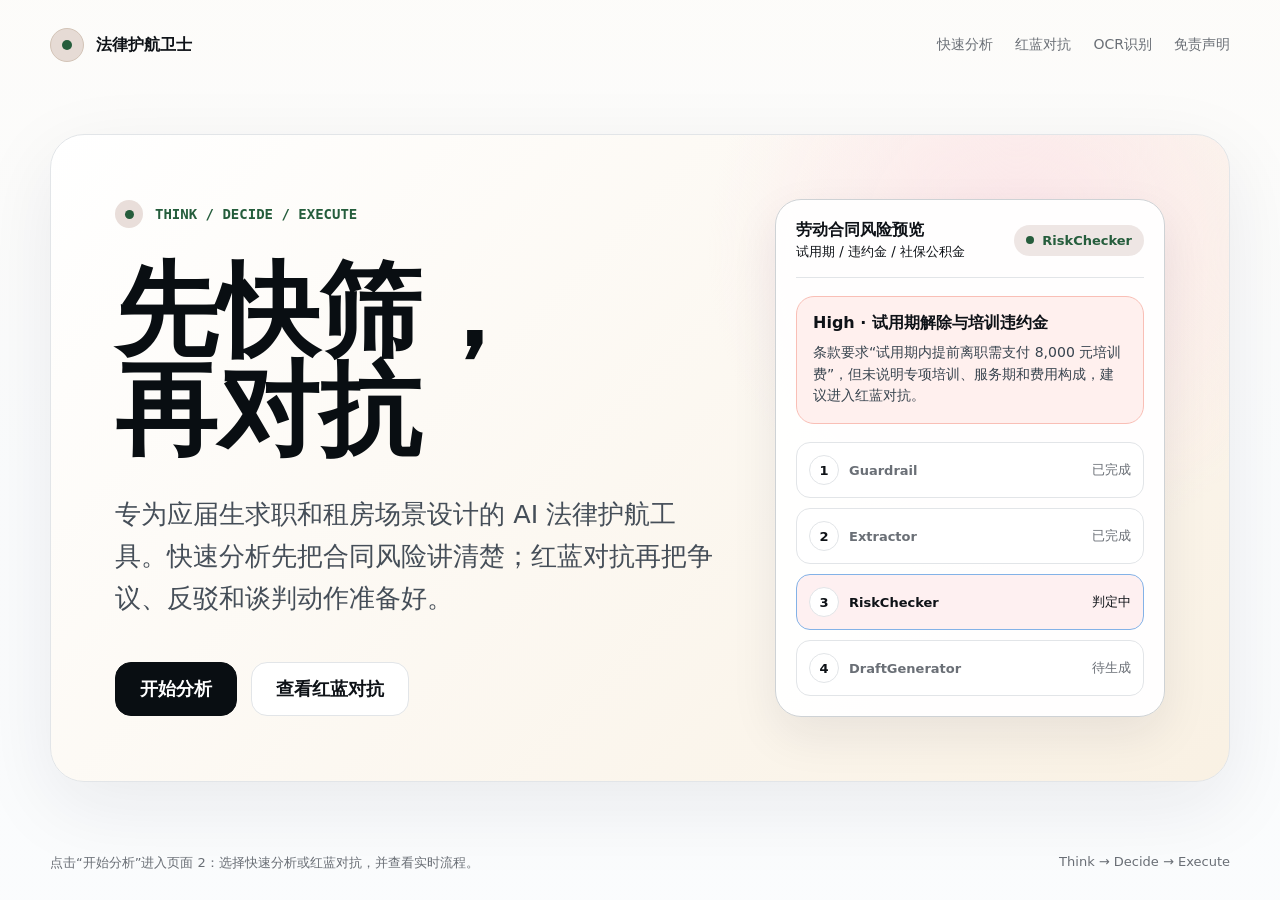
==== frontend/index.html @ b899de5f "Initial clean import" ====
<!doctype html>
<html lang="zh-CN">
<head>
  <meta charset="utf-8">
  <meta name="viewport" content="width=device-width, initial-scale=1">
  <title>法律护航卫士 LegalShield Agent</title>
  <style>
    :root {
      --bg: oklch(99% 0.002 240);
      --surface: oklch(100% 0 0);
      --fg: oklch(18% 0.012 250);
      --muted: oklch(54% 0.012 250);
      --border: oklch(92% 0.005 250);
      --accent: oklch(58% 0.18 255);
      --font-display: -apple-system, BlinkMacSystemFont, 'SF Pro Display', system-ui, sans-serif;
      --font-body: -apple-system, BlinkMacSystemFont, 'SF Pro Text', system-ui, sans-serif;
      --warm: oklch(96% 0.02 80);
      --green: oklch(43% 0.08 155);
      --ink: oklch(16% 0.012 250);
    }
    * { box-sizing: border-box; }
    body {
      min-height: 100vh;
      margin: 0;
      font-family: var(--font-body);
      color: var(--fg);
      background: linear-gradient(180deg, oklch(99% 0.003 85), var(--bg) 52%), var(--bg);
    }
    a { color: inherit; text-decoration: none; }
    .page { min-height: 100vh; display: grid; grid-template-rows: auto 1fr auto; padding: 28px; }
    .nav, .shell, .footer { width: min(1180px, 100%); margin-inline: auto; }
    .nav { display: flex; align-items: center; justify-content: space-between; gap: 24px; }
    .brand { display: inline-flex; align-items: center; gap: 12px; font-weight: 700; }
    .mark {
      width: 34px; height: 34px; border-radius: 50%;
      display: grid; place-items: center;
      background: color-mix(in oklch, var(--green), white 82%);
      color: var(--green);
      border: 1px solid color-mix(in oklch, var(--green), white 70%);
    }
    .mark::after { content: ""; width: 10px; height: 10px; border-radius: 50%; background: currentColor; }
    .nav-links { display: flex; gap: 22px; color: var(--muted); font-size: 14px; }
    .nav-links a:hover { color: var(--fg); }
    .shell { margin-top: 44px; margin-bottom: 44px; display: grid; align-items: center; }
    .hero-card {
      min-height: 640px;
      border: 1px solid var(--border);
      border-radius: 34px;
      background: radial-gradient(circle at 82% 18%, color-mix(in oklch, var(--accent), white 86%), transparent 28%), linear-gradient(135deg, var(--surface), var(--warm));
      padding: clamp(32px, 5vw, 68px);
      display: grid;
      grid-template-columns: minmax(0, 1.1fr) 390px;
      gap: 48px;
      position: relative;
      overflow: hidden;
      box-shadow: 0 24px 80px rgba(20, 29, 45, 0.08);
    }
    .hero-main { align-self: center; max-width: 760px; }
    .kicker {
      display: flex; align-items: center; gap: 12px;
      margin-bottom: 34px;
      color: var(--green);
      font-family: ui-monospace, 'JetBrains Mono', Menlo, monospace;
      font-weight: 700;
      font-size: 14px;
      letter-spacing: 0;
    }
    .kicker .dot {
      width: 28px; height: 28px; border-radius: 50%;
      display: grid; place-items: center;
      background: color-mix(in oklch, var(--green), white 84%);
    }
    .kicker .dot::after { content: ""; width: 9px; height: 9px; border-radius: 50%; background: var(--green); }
    h1 {
      margin: 0;
      max-width: 780px;
      font-family: var(--font-display);
      font-size: clamp(72px, 8vw, 132px);
      line-height: 0.96;
      letter-spacing: 0;
      color: var(--ink);
    }
    .lede {
      margin: 34px 0 0;
      max-width: 790px;
      color: oklch(42% 0.02 250);
      font-size: clamp(20px, 2vw, 27px);
      line-height: 1.65;
    }
    .actions { display: flex; flex-wrap: wrap; gap: 14px; margin-top: 42px; }
    .btn {
      border: 1px solid var(--border);
      border-radius: 16px;
      padding: 17px 24px;
      background: var(--surface);
      color: var(--fg);
      font: 700 18px/1 var(--font-body);
      cursor: pointer;
      transition: transform .18s ease, border-color .18s ease;
    }
    .btn:hover { transform: translateY(-2px); border-color: color-mix(in oklch, var(--accent), var(--border)); }
    .btn.primary { background: var(--ink); color: white; border-color: var(--ink); }
    .preview {
      align-self: center;
      border: 1px solid color-mix(in oklch, var(--border), var(--fg) 8%);
      border-radius: 26px;
      background: color-mix(in oklch, var(--surface), transparent 5%);
      padding: 20px;
      box-shadow: 0 18px 48px rgba(20, 29, 45, 0.08);
    }
    .preview-top {
      display: flex; justify-content: space-between; align-items: center; gap: 12px;
      padding-bottom: 16px;
      border-bottom: 1px solid var(--border);
    }
    .status {
      display: inline-flex; align-items: center; gap: 8px;
      border-radius: 999px;
      padding: 8px 12px;
      color: var(--green);
      background: color-mix(in oklch, var(--green), white 88%);
      font-size: 13px;
      font-weight: 700;
    }
    .status::before { content: ""; width: 8px; height: 8px; border-radius: 50%; background: currentColor; }
    .mini-title { font-weight: 800; }
    .risk-line {
      margin-top: 18px;
      padding: 16px;
      border-radius: 18px;
      border: 1px solid color-mix(in oklch, oklch(62% 0.18 38), white 62%);
      background: color-mix(in oklch, oklch(62% 0.18 38), white 91%);
    }
    .risk-line strong { display: block; margin-bottom: 8px; }
    .risk-line p { margin: 0; color: oklch(38% 0.025 250); line-height: 1.55; font-size: 14px; }
    .flow { display: grid; gap: 10px; margin-top: 18px; }
    .flow-step {
      display: grid; grid-template-columns: 30px 1fr auto; align-items: center; gap: 10px;
      padding: 12px;
      border-radius: 14px;
      border: 1px solid var(--border);
      background: var(--surface);
      color: var(--muted);
      font-size: 13px;
    }
    .flow-step.active {
      color: var(--fg);
      border-color: color-mix(in oklch, var(--accent), var(--border));
      background: color-mix(in oklch, var(--accent), white 92%);
    }
    .num {
      width: 30px; height: 30px; border-radius: 50%;
      display: grid; place-items: center;
      background: var(--surface);
      border: 1px solid var(--border);
      color: var(--fg);
      font-weight: 800;
    }
    .footer {
      display: flex;
      justify-content: space-between;
      gap: 18px;
      color: var(--muted);
      font-size: 13px;
    }
    @media (max-width: 960px) {
      .hero-card { grid-template-columns: 1fr; min-height: auto; }
      .preview { max-width: 520px; }
      .nav-links { display: none; }
      h1 { font-size: 68px; }
    }
    @media (max-width: 640px) {
      .page { padding: 14px; }
      .hero-card { padding: 28px 22px; border-radius: 24px; }
      h1 { font-size: 54px; }
      .lede { font-size: 18px; }
      .btn { width: 100%; text-align: center; }
      .footer { flex-direction: column; }
    }
  </style>
</head>
<body>
  <div class="page">
    <nav class="nav" aria-label="主导航">
      <a class="brand" href="index.html" aria-label="法律护航卫士首页"><span class="mark"></span><span>法律护航卫士</span></a>
      <div class="nav-links">
        <a href="analysis.html#quick">快速分析</a>
        <a href="analysis.html#debate">红蓝对抗</a>
        <a href="analysis.html#ocr">OCR识别</a>
        <a href="analysis.html#legal">免责声明</a>
      </div>
    </nav>
    <main class="shell">
      <section class="hero-card" data-od-id="home-hero">
        <div class="hero-main">
          <div class="kicker"><span class="dot"></span>THINK / DECIDE / EXECUTE</div>
          <h1>先快筛，<br>再对抗</h1>
          <p class="lede">专为应届生求职和租房场景设计的 AI 法律护航工具。快速分析先把合同风险讲清楚；红蓝对抗再把争议、反驳和谈判动作准备好。</p>
          <div class="actions">
            <a class="btn primary" href="analysis.html#quick">开始分析</a>
            <a class="btn" href="analysis.html#debate">查看红蓝对抗</a>
          </div>
        </div>
        <aside class="preview" aria-label="合同分析预览">
          <div class="preview-top">
            <div>
              <div class="mini-title">劳动合同风险预览</div>
              <small>试用期 / 违约金 / 社保公积金</small>
            </div>
            <span class="status">RiskChecker</span>
          </div>
          <div class="risk-line">
            <strong>High · 试用期解除与培训违约金</strong>
            <p>条款要求“试用期内提前离职需支付 8,000 元培训费”，但未说明专项培训、服务期和费用构成，建议进入红蓝对抗。</p>
          </div>
          <div class="flow" aria-label="分析流程">
            <div class="flow-step"><span class="num">1</span><strong>Guardrail</strong><span>已完成</span></div>
            <div class="flow-step"><span class="num">2</span><strong>Extractor</strong><span>已完成</span></div>
            <div class="flow-step active"><span class="num">3</span><strong>RiskChecker</strong><span>判定中</span></div>
            <div class="flow-step"><span class="num">4</span><strong>DraftGenerator</strong><span>待生成</span></div>
          </div>
        </aside>
      </section>
    </main>
    <footer class="footer">
      <span>点击“开始分析”进入页面 2：选择快速分析或红蓝对抗，并查看实时流程。</span>
      <span>Think → Decide → Execute</span>
    </footer>
  </div>
</body>
</html>
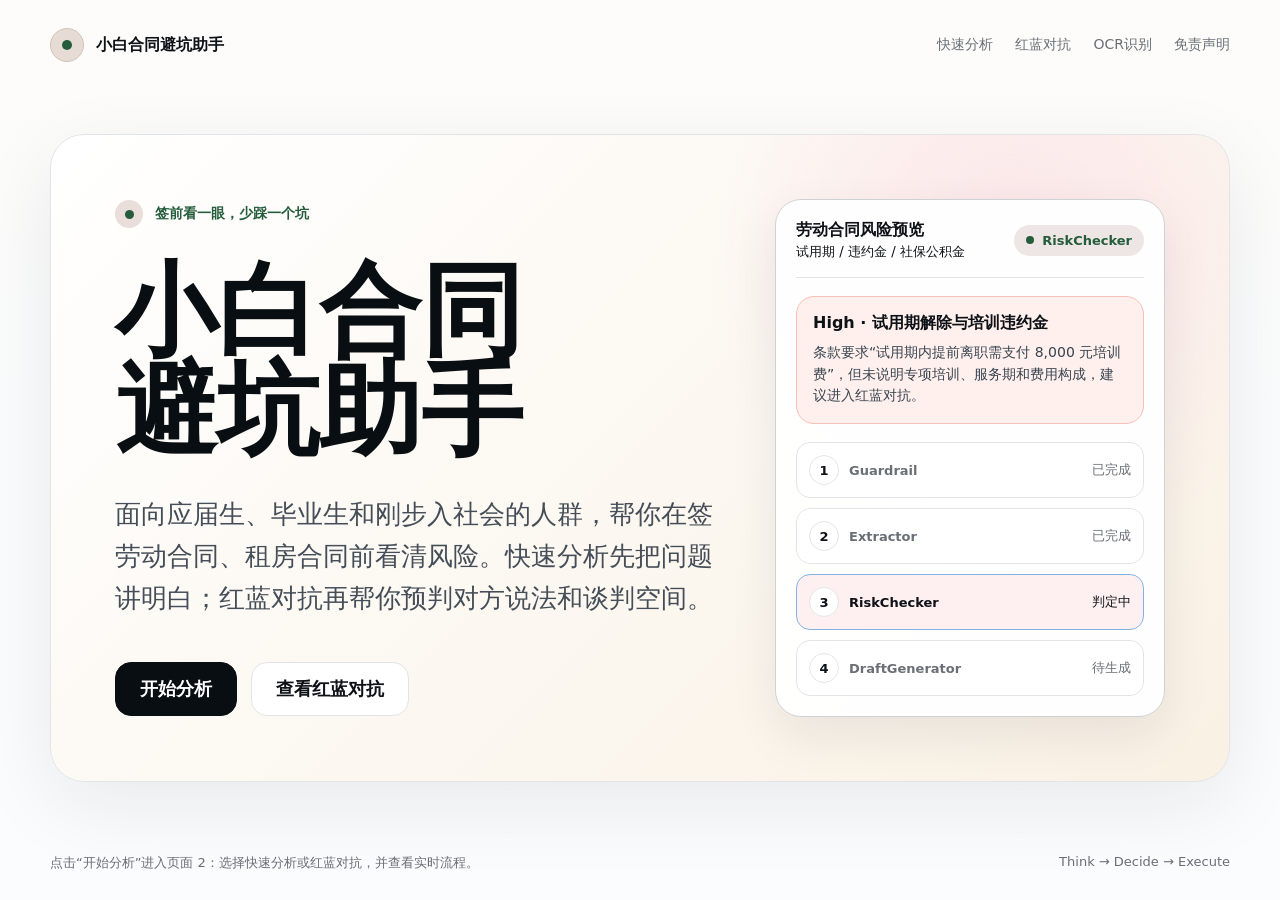
==== commit 224f0ff6: "feat: add debate follow-up chat and rebrand app" ====
--- a/frontend/index.html
+++ b/frontend/index.html
@@ -4,7 +4,7 @@
 <head>
   <meta charset="utf-8">
   <meta name="viewport" content="width=device-width, initial-scale=1">
-  <title>法律护航卫士 LegalShield Agent</title>
+  <title>小白合同避坑助手</title>
   <style>
     :root {
       --bg: oklch(99% 0.002 240);
@@ -183,7 +183,7 @@
 <body>
   <div class="page">
     <nav class="nav" aria-label="主导航">
-      <a class="brand" href="index.html" aria-label="法律护航卫士首页"><span class="mark"></span><span>法律护航卫士</span></a>
+      <a class="brand" href="index.html" aria-label="小白合同避坑助手首页"><span class="mark"></span><span>小白合同避坑助手</span></a>
       <div class="nav-links">
         <a href="analysis.html#quick">快速分析</a>
         <a href="analysis.html#debate">红蓝对抗</a>
@@ -194,9 +194,9 @@
     <main class="shell">
       <section class="hero-card" data-od-id="home-hero">
         <div class="hero-main">
-          <div class="kicker"><span class="dot"></span>THINK / DECIDE / EXECUTE</div>
-          <h1>先快筛，<br>再对抗</h1>
-          <p class="lede">专为应届生求职和租房场景设计的 AI 法律护航工具。快速分析先把合同风险讲清楚；红蓝对抗再把争议、反驳和谈判动作准备好。</p>
+          <div class="kicker"><span class="dot"></span>签前看一眼，少踩一个坑</div>
+          <h1>小白合同<br>避坑助手</h1>
+          <p class="lede">面向应届生、毕业生和刚步入社会的人群，帮你在签劳动合同、租房合同前看清风险。快速分析先把问题讲明白；红蓝对抗再帮你预判对方说法和谈判空间。</p>
           <div class="actions">
             <a class="btn primary" href="analysis.html#quick">开始分析</a>
             <a class="btn" href="analysis.html#debate">查看红蓝对抗</a>
